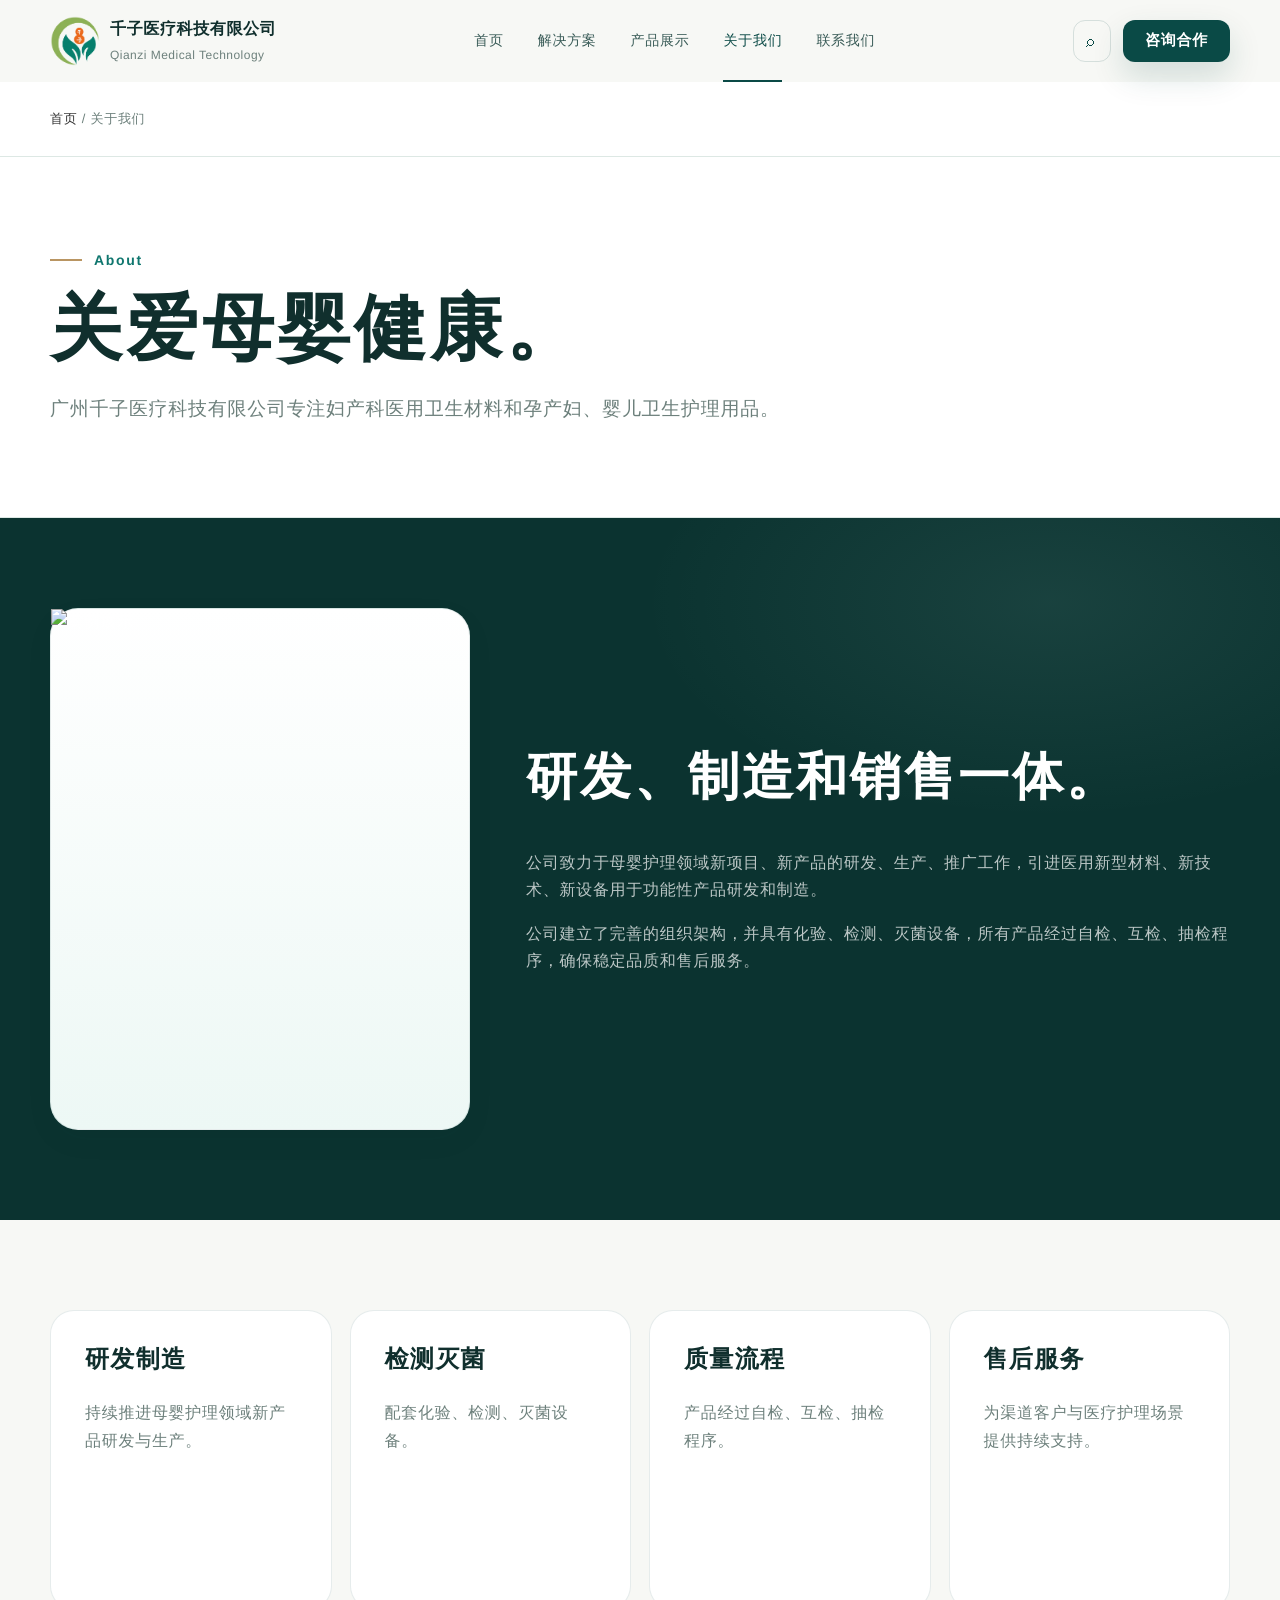
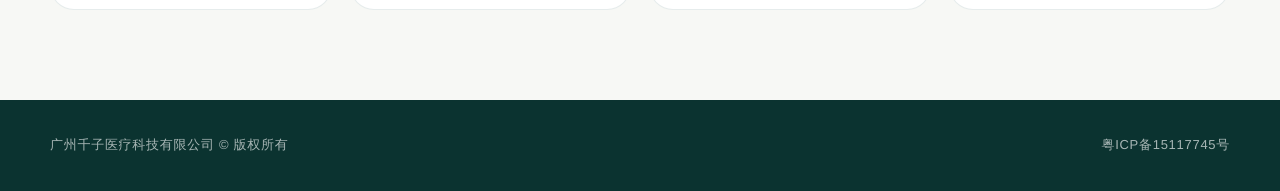
==== about.html @ d7dbcdb0 "Add files via upload" ====
﻿<!doctype html>
<html lang="zh-CN">
<head>
  <meta charset="utf-8">
  <meta name="viewport" content="width=device-width, initial-scale=1">
  <title>关于我们 | 广州千子医疗科技有限公司</title>
  <meta name="description" content="广州千子医疗科技有限公司是一家专注妇产科医用卫生材料和母婴卫生护理用品的专业化医疗器械公司。">
  <meta name="robots" content="index,follow,max-image-preview:large">
  <meta name="keywords" content="广州千子医疗科技有限公司,千子医疗,医疗器械公司,母婴护理用品">
  <link rel="canonical" href="http://www.qianziyl.com/about.html">
  <link rel="stylesheet" href="qianzi-style.css">
</head>
<body>
  <div class="top-line" id="topLine"></div>
  <header>
    <div class="topbar"><div class="wrap"><span>广州千子医疗科技有限公司</span><span>4009-937-828</span></div></div>
    <nav class="nav" aria-label="主导航"><div class="wrap"><a class="brand" href="index.html"><span class="brand-mark"><img src="assets/qianzi-logo-transparent.png" alt="千子医疗科技有限公司商标"></span><span class="brand-text">千子医疗科技有限公司<small>Qianzi Medical Technology</small></span></a><div class="nav-links"><a href="index.html">首页</a><a href="solutions.html">解决方案</a><a href="products.html">产品展示</a><a class="active" href="about.html">关于我们</a><a href="contact.html">联系我们</a></div><div class="nav-tools"><form class="search" role="search" aria-label="站内搜索"><button type="submit" aria-label="搜索">⌕</button><input type="search" name="q" placeholder="搜索产品 / 方案" autocomplete="off"><div class="search-results" aria-live="polite"></div></form><button class="menu-btn" type="button" aria-label="打开菜单" aria-expanded="false">☰</button><a class="nav-cta" href="contact.html">咨询合作</a></div></div></nav>
  </header>
  <main>
    <div class="breadcrumb"><div class="wrap"><a href="index.html">首页</a> / 关于我们</div></div>
    <section class="page-hero"><div class="wrap"><span class="eyebrow">About</span><h1>关爱母婴健康。</h1><p class="lead">广州千子医疗科技有限公司专注妇产科医用卫生材料和孕产妇、婴儿卫生护理用品。</p></div></section>
    <section class="section dark"><div class="wrap about-layout"><div class="image-panel"><img src="http://www.qianziyl.com/tp/2016071416200453637.jpg" alt="案例展示"></div><div><h2>研发、制造和销售一体。</h2><p>公司致力于母婴护理领域新项目、新产品的研发、生产、推广工作，引进医用新型材料、新技术、新设备用于功能性产品研发和制造。</p><p>公司建立了完善的组织架构，并具有化验、检测、灭菌设备，所有产品经过自检、互检、抽检程序，确保稳定品质和售后服务。</p></div></div></section>
    <section class="section"><div class="wrap"><div class="grid-4"><article class="card"><h3>研发制造</h3><p>持续推进母婴护理领域新产品研发与生产。</p></article><article class="card"><h3>检测灭菌</h3><p>配套化验、检测、灭菌设备。</p></article><article class="card"><h3>质量流程</h3><p>产品经过自检、互检、抽检程序。</p></article><article class="card"><h3>售后服务</h3><p>为渠道客户与医疗护理场景提供持续支持。</p></article></div></div></section>
  </main>
  <footer class="footer"><div class="wrap"><div>广州千子医疗科技有限公司 © 版权所有</div><div>粤ICP备15117745号</div></div></footer>
  <script src="qianzi-interactions.js"></script>
</body>
</html>
---- qianzi-style.css ----
:root {
  --red: #0f766e;
  --deep: #0a4a46;
  --deep-2: #073a37;
  --green: #0f766e;
  --green-soft: #e7f3f0;
  --gold: #b99562;
  --gold-soft: #f4efe5;
  --ink: #102f2d;
  --text: #274946;
  --muted: #6d807c;
  --light: #f7f8f5;
  --line: #dde8e4;
  --white: #fff;
  --dark: #0b3330;
  --shadow: 0 18px 45px rgba(15, 47, 45, .08);
  --shadow2: 0 26px 70px rgba(15, 47, 45, .12);
}

* {
  box-sizing: border-box;
}

html {
  scroll-behavior: smooth;
}

body {
  margin: 0;
  color: var(--text);
  font-family: "Microsoft YaHei", "PingFang SC", Arial, sans-serif;
  background: var(--light);
  line-height: 1.72;
  letter-spacing: .045em;
  -webkit-font-smoothing: antialiased;
  text-rendering: geometricPrecision;
}

body::selection {
  background: rgba(15, 118, 110, .18);
}

a {
  color: inherit;
  text-decoration: none;
}

img {
  display: block;
  max-width: 100%;
}

.wrap {
  width: min(1180px, calc(100% - 48px));
  margin: 0 auto;
}

.top-line {
  position: fixed;
  left: 0;
  top: 0;
  z-index: 80;
  width: 0;
  height: 2px;
  background: var(--green);
}

.topbar {
  display: none;
}

.topbar .wrap,
.nav .wrap,
.footer .wrap {
  display: flex;
  align-items: center;
  justify-content: space-between;
  gap: 24px;
}

.topbar .wrap {
  min-height: 36px;
}

.nav {
  position: fixed;
  top: 0;
  left: 0;
  right: 0;
  z-index: 20;
  background: transparent;
  border-bottom: 1px solid transparent;
  backdrop-filter: none;
  transition: box-shadow .25s ease, background .25s ease;
}

.nav.is-scrolled {
  background: rgba(255, 255, 255, .86);
  border-bottom-color: rgba(10, 74, 70, .10);
  backdrop-filter: blur(18px);
  box-shadow: 0 10px 34px rgba(16, 47, 45, .08);
}

.nav .wrap {
  width: min(1440px, calc(100% - 112px));
  min-height: 82px;
}

.brand {
  display: flex;
  align-items: center;
  gap: 10px;
  color: var(--ink);
  font-weight: 700;
  letter-spacing: .04em;
}

.brand-mark {
  width: 50px;
  height: 50px;
  display: grid;
  place-items: center;
  border-radius: 0;
  border: 0;
  background: transparent;
  color: var(--deep);
  font-weight: 900;
  overflow: hidden;
  padding: 0;
  box-shadow: none;
}

.brand-mark img {
  width: 100%;
  height: 100%;
  object-fit: contain;
}

.brand-text {
  font-size: 16px;
  white-space: nowrap;
}

.brand small {
  display: block;
  margin-top: 1px;
  color: var(--muted);
  font-size: 12px;
  font-weight: 400;
  letter-spacing: .04em;
}

.nav-links {
  display: flex;
  align-items: center;
  gap: 34px;
  padding: 0;
  color: #395b57;
  font-size: 14px;
  background: transparent;
  border: 0;
  border-radius: 0;
}

.nav-links a {
  display: inline-flex;
  align-items: center;
  height: 82px;
  padding: 0;
  border-radius: 0;
  border-bottom: 2px solid transparent;
  transition: .22s ease;
}

.nav-links a:hover,
.nav-links a.active {
  color: var(--deep);
  background: transparent;
  border-bottom-color: var(--deep);
}

.nav-cta {
  display: inline-flex;
  align-items: center;
  justify-content: center;
  min-height: 42px;
  padding: 0 22px;
  color: #fff;
  background: var(--deep);
  border-radius: 12px;
  box-shadow: 0 14px 32px rgba(10, 74, 70, .16);
  font-size: 15px;
  font-weight: 700;
  white-space: nowrap;
}

.nav-tools {
  display: flex;
  align-items: center;
  gap: 12px;
}

.search {
  position: relative;
  display: flex;
  align-items: center;
  height: 42px;
  padding: 0 12px;
  border: 1px solid rgba(10, 74, 70, .14);
  border-radius: 12px;
  background: transparent;
  transition: .22s ease;
}

.nav.is-scrolled .search {
  background: #fff;
}

.search:focus-within {
  width: 260px;
  background: #fff;
  box-shadow: var(--shadow);
}

.search input {
  width: 0;
  border: 0;
  outline: 0;
  background: transparent;
  color: var(--ink);
  font: inherit;
  transition: width .22s ease;
}

.search:focus-within input,
.search input:not(:placeholder-shown) {
  width: 200px;
  margin-left: 8px;
}

.search button {
  border: 0;
  background: transparent;
  color: var(--deep);
  font-size: 16px;
  cursor: pointer;
  padding: 0;
}

.search-results {
  position: absolute;
  right: 0;
  top: calc(100% + 10px);
  width: 320px;
  display: none;
  padding: 10px;
  border: 1px solid rgba(10, 74, 70, .12);
  border-radius: 18px;
  background: rgba(255, 255, 255, .96);
  box-shadow: var(--shadow2);
}

.search-results.open {
  display: grid;
  gap: 6px;
}

.search-results a,
.search-results span {
  display: block;
  padding: 10px 12px;
  border-radius: 12px;
  color: var(--text);
  font-size: 13px;
}

.search-results a:hover {
  background: var(--green-soft);
  color: var(--deep);
}

.search-results strong,
.search-results small {
  display: block;
}

.search-results small {
  margin-top: 2px;
  color: var(--muted);
  font-size: 12px;
  line-height: 1.5;
  letter-spacing: .03em;
}

.menu-btn {
  display: none;
  width: 42px;
  height: 42px;
  border: 1px solid var(--line);
  border-radius: 13px;
  background: #fff;
  color: var(--deep);
  font-size: 21px;
}

.hero {
  position: relative;
  overflow: hidden;
  background:
    linear-gradient(90deg, rgba(247,248,245,.98) 0%, rgba(247,248,245,.94) 34%, rgba(247,248,245,.58) 56%, rgba(247,248,245,.12) 100%),
    url("assets/medical-hero-premium.png") center / cover no-repeat;
}

.hero-video {
  position: absolute;
  inset: 0;
  z-index: 0;
  width: 100%;
  height: 100%;
  object-fit: cover;
  object-position: center center;
  pointer-events: none;
}

.hero .wrap {
  width: min(1440px, calc(100% - 112px));
  position: relative;
  z-index: 1;
  min-height: 100svh;
  display: grid;
  grid-template-columns: minmax(520px, 720px) minmax(300px, 1fr);
  align-items: center;
  gap: clamp(28px, 5vw, 84px);
  padding: 132px 0 108px;
}

.eyebrow {
  display: inline-flex;
  align-items: center;
  gap: 12px;
  margin-bottom: 18px;
  color: var(--green);
  font-size: 14px;
  font-weight: 700;
  letter-spacing: .12em;
}

.eyebrow::before {
  content: "";
  width: 32px;
  height: 2px;
  background: var(--gold);
}

.hero .eyebrow {
  font-size: 17px;
}

h1,
h2,
h3,
p {
  margin-top: 0;
}

h1,
h2,
h3 {
  color: var(--ink);
  letter-spacing: .055em;
}

h1 {
  margin-bottom: 24px;
  font-size: clamp(42px, 6vw, 72px);
  line-height: 1.1;
}

.hero-title span {
  display: block;
}

.hero-title {
  max-width: 760px;
  font-size: clamp(52px, 5vw, 78px);
}

h2 {
  font-size: clamp(32px, 4vw, 52px);
  line-height: 1.18;
}

h3 {
  font-size: 24px;
  line-height: 1.28;
}

.lead {
  color: var(--muted);
  font-size: 19px;
}

.hero-visual {
  display: none;
  grid-template-columns: 1fr 1fr;
  gap: 18px;
}

.hero-product,
.image-panel {
  background: linear-gradient(180deg, #fff, #edf8f5);
  border: 1px solid rgba(10, 74, 70, .10);
  border-radius: 28px;
  box-shadow: 0 10px 30px rgba(16, 47, 45, .045);
  transition: .25s ease;
}

.hero-product:hover,
.image-panel:hover {
  transform: translateY(-4px);
  box-shadow: var(--shadow);
}

.hero-product {
  min-height: 220px;
  display: grid;
  place-items: center;
  padding: 24px;
}

.hero-product.featured {
  grid-column: span 2;
  min-height: 300px;
}

.hero-product img,
.product-card img {
  max-height: 240px;
  object-fit: contain;
  filter: drop-shadow(0 18px 20px rgba(0, 0, 0, .12));
}

.text-link {
  display: inline-flex;
  align-items: center;
  gap: 8px;
  color: var(--green);
  font-weight: 700;
}

.hero .text-link {
  margin-top: 8px;
  font-size: 21px;
}

.text-link::after {
  content: ">";
  font-family: Arial, sans-serif;
  letter-spacing: 0;
}

.metrics {
  background: var(--light);
  margin-top: 0;
  padding-top: 36px;
  position: relative;
  z-index: 3;
}

.metrics-grid {
  display: grid;
  grid-template-columns: repeat(4, minmax(0, 1fr));
  background: #fff;
  border: 1px solid rgba(10, 74, 70, .10);
  border-radius: 24px;
  overflow: hidden;
  box-shadow: var(--shadow);
}

.metric {
  min-height: 126px;
  padding: 28px;
  border-right: 1px solid var(--line);
}

.metric:last-child {
  border-right: 0;
}

.metric strong {
  display: block;
  margin-bottom: 8px;
  color: var(--ink);
  font-size: 34px;
  line-height: 1;
  letter-spacing: .03em;
}

.metric span {
  color: var(--muted);
  font-size: 14px;
}

.metric h3 {
  margin: 0 0 10px;
  font-size: 22px;
}

.metric p {
  margin: 0;
  color: var(--muted);
  font-size: 14px;
}

.section {
  padding: 90px 0;
}

.section.white {
  background: #fff;
}

.section.dark {
  color: #fff;
  background:
    radial-gradient(680px 360px at 82% 12%, rgba(191, 238, 232, .08), transparent 60%),
    var(--dark);
}

.section.dark h1,
.section.dark h2,
.section.dark h3 {
  color: #fff;
}

.section.dark .lead,
.section.dark p {
  color: rgba(255, 255, 255, .72);
}

.section.dark .card {
  background: #123f3b;
  border-color: rgba(255, 255, 255, .16);
  box-shadow: none;
}

.section.dark .card h3 {
  color: #fff;
}

.section.dark .card p {
  color: rgba(255, 255, 255, .82);
}

.section.dark .text-link {
  color: #bfeee8;
}

.section-head {
  display: flex;
  align-items: end;
  justify-content: space-between;
  gap: 48px;
  margin-bottom: 38px;
}

.section-head h2,
.section-head p {
  margin-bottom: 0;
}

.section-head p {
  max-width: 430px;
  color: var(--muted);
}

.grid-4,
.grid-3,
.grid-2 {
  display: grid;
  gap: 18px;
  background: transparent;
  border: 0;
  border-radius: 28px;
}

.grid-4 {
  grid-template-columns: repeat(4, minmax(0, 1fr));
}

.grid-3 {
  grid-template-columns: repeat(3, minmax(0, 1fr));
}

.grid-2 {
  grid-template-columns: repeat(2, minmax(0, 1fr));
}

.card {
  min-height: 300px;
  padding: 34px;
  background: #fff;
  border: 1px solid rgba(10, 74, 70, .10);
  border-radius: 24px;
  transition: .22s ease;
}

.card:hover {
  transform: translateY(-4px);
  box-shadow: var(--shadow);
}

.card .num {
  display: block;
  margin-bottom: 56px;
  color: var(--gold);
  font-size: 13px;
  font-weight: 700;
  letter-spacing: .12em;
  text-transform: uppercase;
}

.card.no-num {
  display: flex;
  flex-direction: column;
  justify-content: space-between;
}

.card p {
  color: var(--muted);
}

.tags {
  display: flex;
  flex-wrap: wrap;
  gap: 8px;
  margin-top: 20px;
}

.tags span {
  padding: 5px 9px;
  background: #f2f2f2;
  color: #555;
  font-size: 12px;
}

.feature {
  display: grid;
  grid-template-columns: minmax(0, 1fr) 420px;
  gap: 24px;
}

.feature-copy {
  min-height: 500px;
  padding: 52px;
  display: flex;
  flex-direction: column;
  justify-content: flex-end;
  background:
    radial-gradient(500px 220px at 86% 10%, rgba(255, 255, 255, .08), transparent 62%),
    var(--deep);
  border-radius: 30px;
  box-shadow: var(--shadow2);
}

.feature-copy h2,
.feature-copy p {
  max-width: 720px;
}

.feature-copy h2 {
  color: #fff;
}

.feature-copy p {
  color: rgba(255, 255, 255, .72);
  font-size: 18px;
}

.feature-visual {
  min-height: 500px;
  display: grid;
  place-items: center;
  padding: 34px;
  background: linear-gradient(180deg, #fbfcfb, #edf8f5);
  border: 1px solid rgba(10, 74, 70, .10);
  border-radius: 30px;
}

.product-card {
  min-height: 430px;
  display: flex;
  flex-direction: column;
  justify-content: space-between;
  padding: 32px;
  background: #fff;
  border-radius: 24px;
  border: 1px solid rgba(10, 74, 70, .10);
  box-shadow: 0 10px 30px rgba(16, 47, 45, .045);
  transition: .25s ease;
}

.product-card:hover {
  transform: translateY(-6px);
  box-shadow: var(--shadow);
  border-color: rgba(15, 118, 110, .2);
}

.product-card figure {
  height: 230px;
  margin: 24px 0 0;
  display: grid;
  place-items: center;
}

.product-card p {
  color: var(--muted);
}

.category-stack {
  display: grid;
  gap: 34px;
}

.category-block {
  background: #fff;
  border: 1px solid var(--line);
  border-radius: 28px;
  overflow: hidden;
  box-shadow: 0 10px 30px rgba(16, 47, 45, .045);
}

.category-head {
  display: flex;
  justify-content: space-between;
  align-items: end;
  gap: 24px;
  padding: 34px;
  border-bottom: 1px solid var(--line);
}

.category-head h2 {
  margin-bottom: 8px;
  font-size: clamp(28px, 3.4vw, 42px);
}

.category-head p {
  max-width: 640px;
  margin-bottom: 0;
  color: var(--muted);
}

.subcategory {
  padding: 30px 34px 36px;
  border-bottom: 1px solid var(--line);
}

.subcategory:last-child {
  border-bottom: 0;
}

.subcategory-title {
  display: flex;
  align-items: center;
  gap: 12px;
  margin-bottom: 20px;
  color: var(--ink);
  font-size: 20px;
  font-weight: 700;
}

.subcategory-title::before {
  content: "";
  width: 24px;
  height: 2px;
  background: var(--gold);
}

.catalog-products {
  display: grid;
  grid-template-columns: repeat(4, minmax(0, 1fr));
  gap: 16px;
}

.catalog-product {
  min-height: 330px;
  display: flex;
  flex-direction: column;
  justify-content: space-between;
  padding: 22px;
  background: #fbfdfc;
  border: 1px solid rgba(10, 74, 70, .08);
  border-radius: 22px;
  transition: .22s ease;
}

.catalog-product:hover {
  transform: translateY(-4px);
  box-shadow: var(--shadow);
}

.catalog-product h3 {
  margin-bottom: 8px;
  font-size: 19px;
}

.catalog-product p {
  color: var(--muted);
  font-size: 14px;
}

.catalog-product figure {
  height: 150px;
  margin: 18px 0 0;
  display: grid;
  place-items: center;
}

.catalog-product img {
  max-height: 145px;
  object-fit: contain;
  filter: drop-shadow(0 14px 18px rgba(0, 0, 0, .1));
}

.long-band {
  background: #fff;
  border-top: 1px solid var(--line);
  border-bottom: 1px solid var(--line);
}

.split {
  display: grid;
  grid-template-columns: minmax(0, 1fr) minmax(340px, .75fr);
  gap: 42px;
  align-items: center;
}

.split-copy p {
  color: var(--muted);
}

.process {
  display: grid;
  grid-template-columns: repeat(5, minmax(0, 1fr));
  gap: 18px;
  background: transparent;
  border: 0;
}

.process-step {
  min-height: 210px;
  padding: 28px;
  background: #fff;
  border: 1px solid rgba(10, 74, 70, .10);
  border-radius: 24px;
  transition: .22s ease;
}

.process-step:hover {
  transform: translateY(-4px);
  box-shadow: var(--shadow);
}

.process-step b {
  display: block;
  margin-bottom: 34px;
  color: var(--gold);
  font-size: 13px;
  letter-spacing: .12em;
}

.process-step p {
  margin-bottom: 0;
  color: var(--muted);
  font-size: 14px;
}

.about-layout {
  display: grid;
  grid-template-columns: 420px minmax(0, 1fr);
  gap: 56px;
  align-items: center;
}

.image-panel img {
  width: 100%;
  height: 520px;
  object-fit: cover;
}

.list {
  margin: 28px 0 0;
  padding: 0;
  list-style: none;
  border-top: 1px solid var(--line);
}

.list li {
  padding: 15px 0;
  border-bottom: 1px solid var(--line);
}

.breadcrumb {
  margin-top: 82px;
  padding: 26px 0;
  color: var(--muted);
  font-size: 13px;
  background: #fff;
  border-bottom: 1px solid var(--line);
}

.breadcrumb a {
  color: #333;
}

.page-hero {
  background: #fff;
  border-bottom: 1px solid var(--line);
}

.page-hero .wrap {
  min-height: 360px;
  display: grid;
  align-content: center;
  padding: 70px 0;
}

.page-hero h1 {
  max-width: 820px;
}

.page-hero .lead {
  max-width: 760px;
  margin-bottom: 0;
}

.contact-box {
  padding: 42px;
  background: #fff;
  border: 1px solid var(--line);
}

.footer {
  padding: 34px 0;
  color: rgba(255, 255, 255, .64);
  background: #0b3330;
  font-size: 13px;
}

.product-nav {
  display: flex;
  gap: 10px;
  flex-wrap: wrap;
  margin-bottom: 24px;
}

.tab {
  border: 1px solid var(--line);
  background: #fff;
  color: var(--text);
  border-radius: 999px;
  padding: 11px 17px;
  font-weight: 700;
  cursor: pointer;
  transition: .22s ease;
}

.tab.active,
.tab:hover {
  background: var(--deep);
  color: #fff;
  border-color: var(--deep);
}

.reveal {
  opacity: 0;
  transform: translateY(22px);
  transition: opacity .6s ease, transform .6s ease;
}

.reveal.in {
  opacity: 1;
  transform: translateY(0);
}

.faq-list {
  display: grid;
  gap: 12px;
}

details {
  background: #fff;
  border: 1px solid var(--line);
  border-radius: 18px;
  padding: 0 20px;
  transition: .22s ease;
}

details[open] {
  box-shadow: var(--shadow);
  border-color: rgba(15, 118, 110, .2);
}

summary {
  cursor: pointer;
  list-style: none;
  padding: 20px 0;
  font-weight: 750;
  font-size: 17px;
  display: flex;
  justify-content: space-between;
  gap: 20px;
}

summary::-webkit-details-marker {
  display: none;
}

summary::after {
  content: "+";
  font-size: 22px;
  color: var(--green);
  line-height: 1;
}

details[open] summary::after {
  content: "-";
}

details p {
  margin: 0;
  padding: 0 0 20px;
  color: var(--muted);
  line-height: 1.9;
}

@media (max-width: 1280px) {
  .nav .wrap,
  .hero .wrap {
    width: min(100% - 56px, 1180px);
  }

  .hero-video {
    object-position: 78% center;
  }

  .hero-title {
    max-width: 660px;
    font-size: clamp(48px, 5.5vw, 66px);
  }

  .hero .eyebrow {
    font-size: 16px;
  }
}

@media (max-width: 980px) {
  .brand-text {
    font-size: 14px;
  }

  .hero-video {
    object-position: 72% center;
  }

  .hero .wrap {
    width: min(100% - 56px, 1180px);
  }

  .hero-title {
    max-width: 620px;
    font-size: clamp(44px, 7vw, 64px);
  }

  .nav-links {
    position: fixed;
    left: 18px;
    right: 18px;
    top: 88px;
    display: none;
    flex-direction: column;
    align-items: stretch;
    padding: 12px;
    border-radius: 22px;
    box-shadow: var(--shadow2);
  }

  .nav-links.open {
    display: flex;
  }

  .nav-links a {
    justify-content: center;
    height: 44px;
  }

  .menu-btn {
    display: block;
  }

  .nav-cta {
    display: none;
  }

  .nav-tools {
    margin-left: auto;
  }

  .search {
    display: none;
  }

  .hero .wrap,
  .feature,
  .about-layout,
  .split {
    grid-template-columns: 1fr;
  }

  .grid-4,
  .grid-3,
  .grid-2,
  .metrics-grid,
  .catalog-products,
  .process {
    grid-template-columns: repeat(2, minmax(0, 1fr));
  }

  .section-head {
    display: block;
  }

  .section-head h2 {
    margin-bottom: 14px;
  }
}

@media (max-width: 640px) {
  body {
    letter-spacing: .035em;
  }

  .wrap {
    width: min(100% - 28px, 1180px);
  }

  .brand-mark {
    width: 42px;
    height: 42px;
  }

  .brand-text {
    max-width: 150px;
    white-space: normal;
    line-height: 1.25;
  }

  .brand small {
    display: none;
  }

  .hero-video {
    object-position: 70% center;
  }

  .footer .wrap {
    align-items: flex-start;
    flex-direction: column;
    padding: 8px 0;
  }

  .hero .wrap {
    width: min(100% - 32px, 1180px);
    min-height: 100svh;
    padding: 108px 0 56px;
  }

  .hero .eyebrow {
    font-size: 14px;
  }

  .hero-title {
    max-width: 100%;
    font-size: clamp(36px, 12vw, 48px);
    line-height: 1.12;
  }

  .lead {
    font-size: 16px;
  }

  .hero-visual,
  .grid-4,
  .grid-3,
  .grid-2,
  .metrics-grid,
  .catalog-products,
  .process {
    grid-template-columns: 1fr;
  }

  .hero-product.featured {
    grid-column: auto;
  }

  .metric,
  .card,
  .product-card,
  .contact-box,
  .feature-copy {
    padding: 26px;
  }

  .section {
    padding: 62px 0;
  }
}

@media (prefers-reduced-motion: reduce) {
  .hero-video {
    display: none;
  }
}
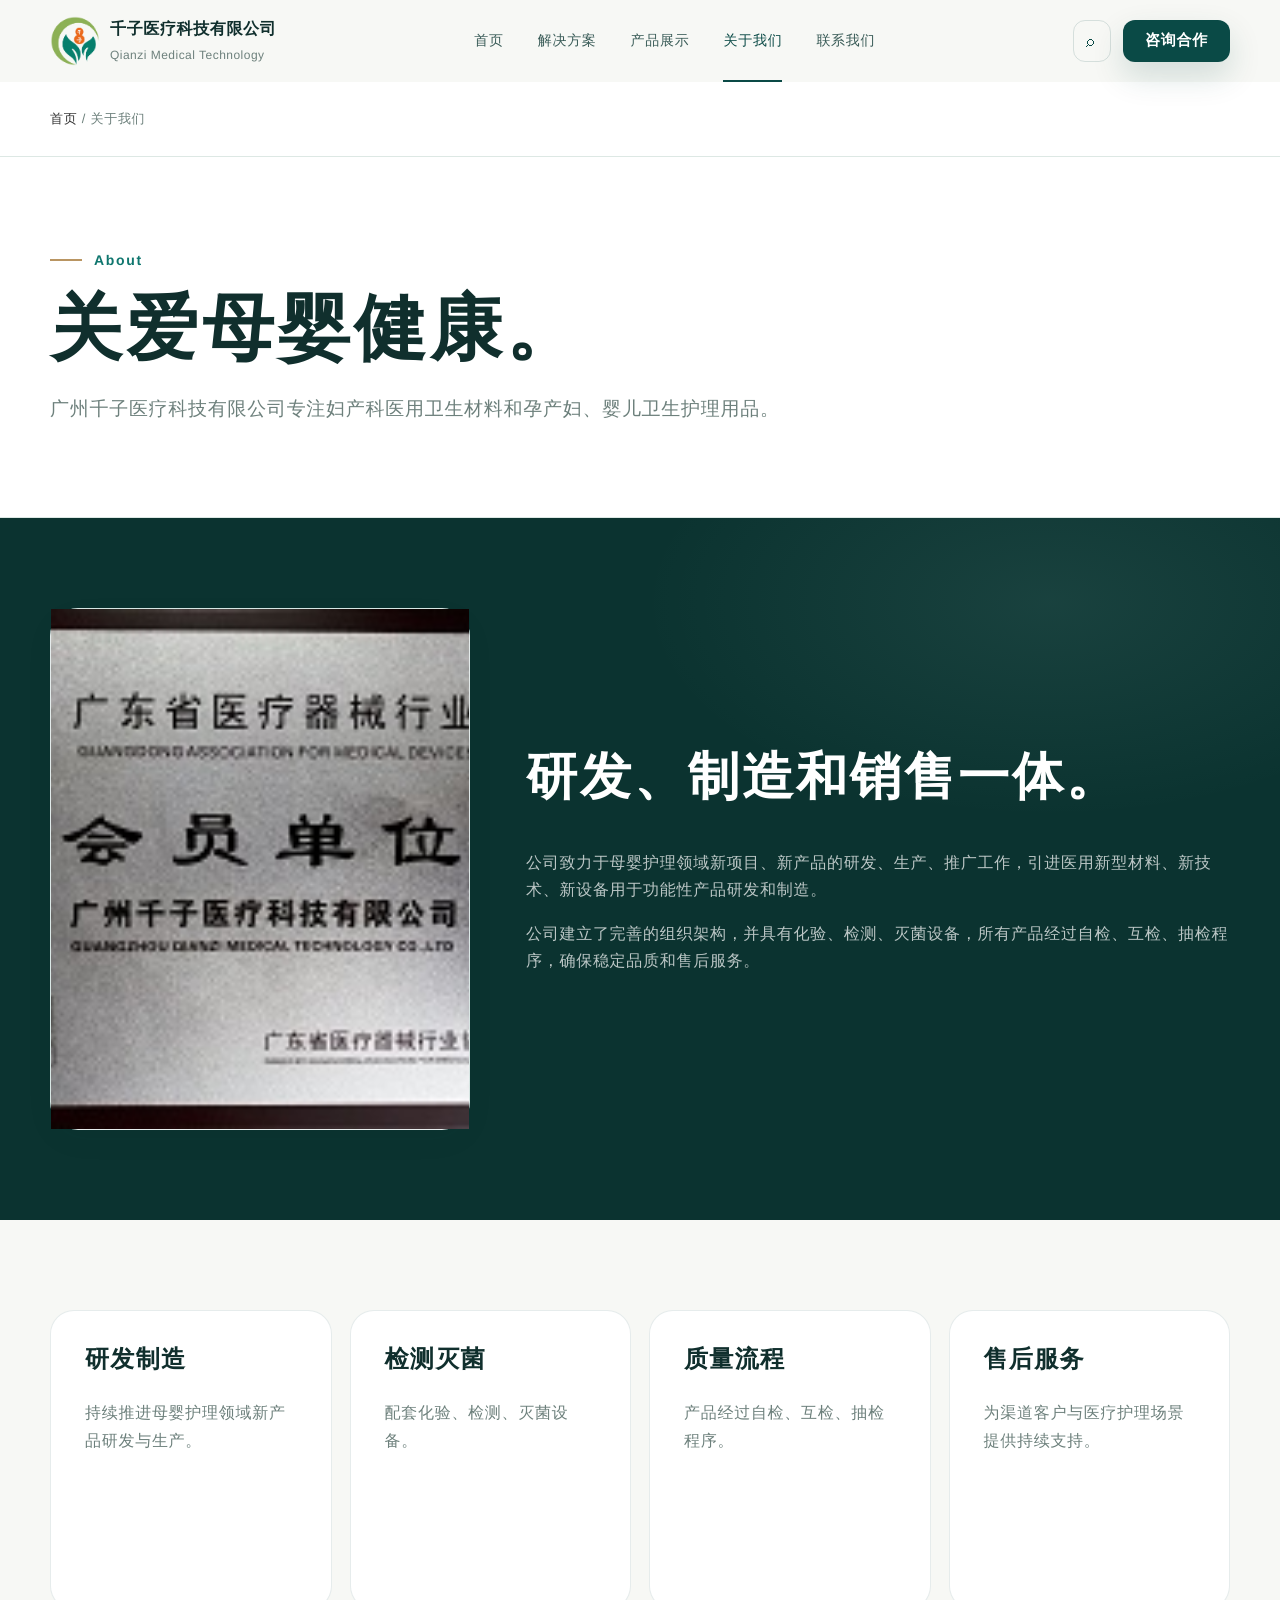
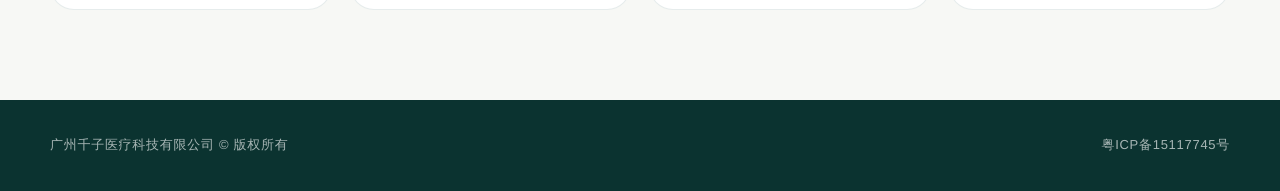
==== commit 0246e970: "Add files via upload" ====
--- a/about.html
+++ b/about.html
@@ -19,7 +19,7 @@
   <main>
     <div class="breadcrumb"><div class="wrap"><a href="index.html">首页</a> / 关于我们</div></div>
     <section class="page-hero"><div class="wrap"><span class="eyebrow">About</span><h1>关爱母婴健康。</h1><p class="lead">广州千子医疗科技有限公司专注妇产科医用卫生材料和孕产妇、婴儿卫生护理用品。</p></div></section>
-    <section class="section dark"><div class="wrap about-layout"><div class="image-panel"><img src="http://www.qianziyl.com/tp/2016071416200453637.jpg" alt="案例展示"></div><div><h2>研发、制造和销售一体。</h2><p>公司致力于母婴护理领域新项目、新产品的研发、生产、推广工作，引进医用新型材料、新技术、新设备用于功能性产品研发和制造。</p><p>公司建立了完善的组织架构，并具有化验、检测、灭菌设备，所有产品经过自检、互检、抽检程序，确保稳定品质和售后服务。</p></div></div></section>
+    <section class="section dark"><div class="wrap about-layout"><div class="image-panel"><img src="assets/products/2016071416200453637.jpg" alt="案例展示"></div><div><h2>研发、制造和销售一体。</h2><p>公司致力于母婴护理领域新项目、新产品的研发、生产、推广工作，引进医用新型材料、新技术、新设备用于功能性产品研发和制造。</p><p>公司建立了完善的组织架构，并具有化验、检测、灭菌设备，所有产品经过自检、互检、抽检程序，确保稳定品质和售后服务。</p></div></div></section>
     <section class="section"><div class="wrap"><div class="grid-4"><article class="card"><h3>研发制造</h3><p>持续推进母婴护理领域新产品研发与生产。</p></article><article class="card"><h3>检测灭菌</h3><p>配套化验、检测、灭菌设备。</p></article><article class="card"><h3>质量流程</h3><p>产品经过自检、互检、抽检程序。</p></article><article class="card"><h3>售后服务</h3><p>为渠道客户与医疗护理场景提供持续支持。</p></article></div></div></section>
   </main>
   <footer class="footer"><div class="wrap"><div>广州千子医疗科技有限公司 © 版权所有</div><div>粤ICP备15117745号</div></div></footer>
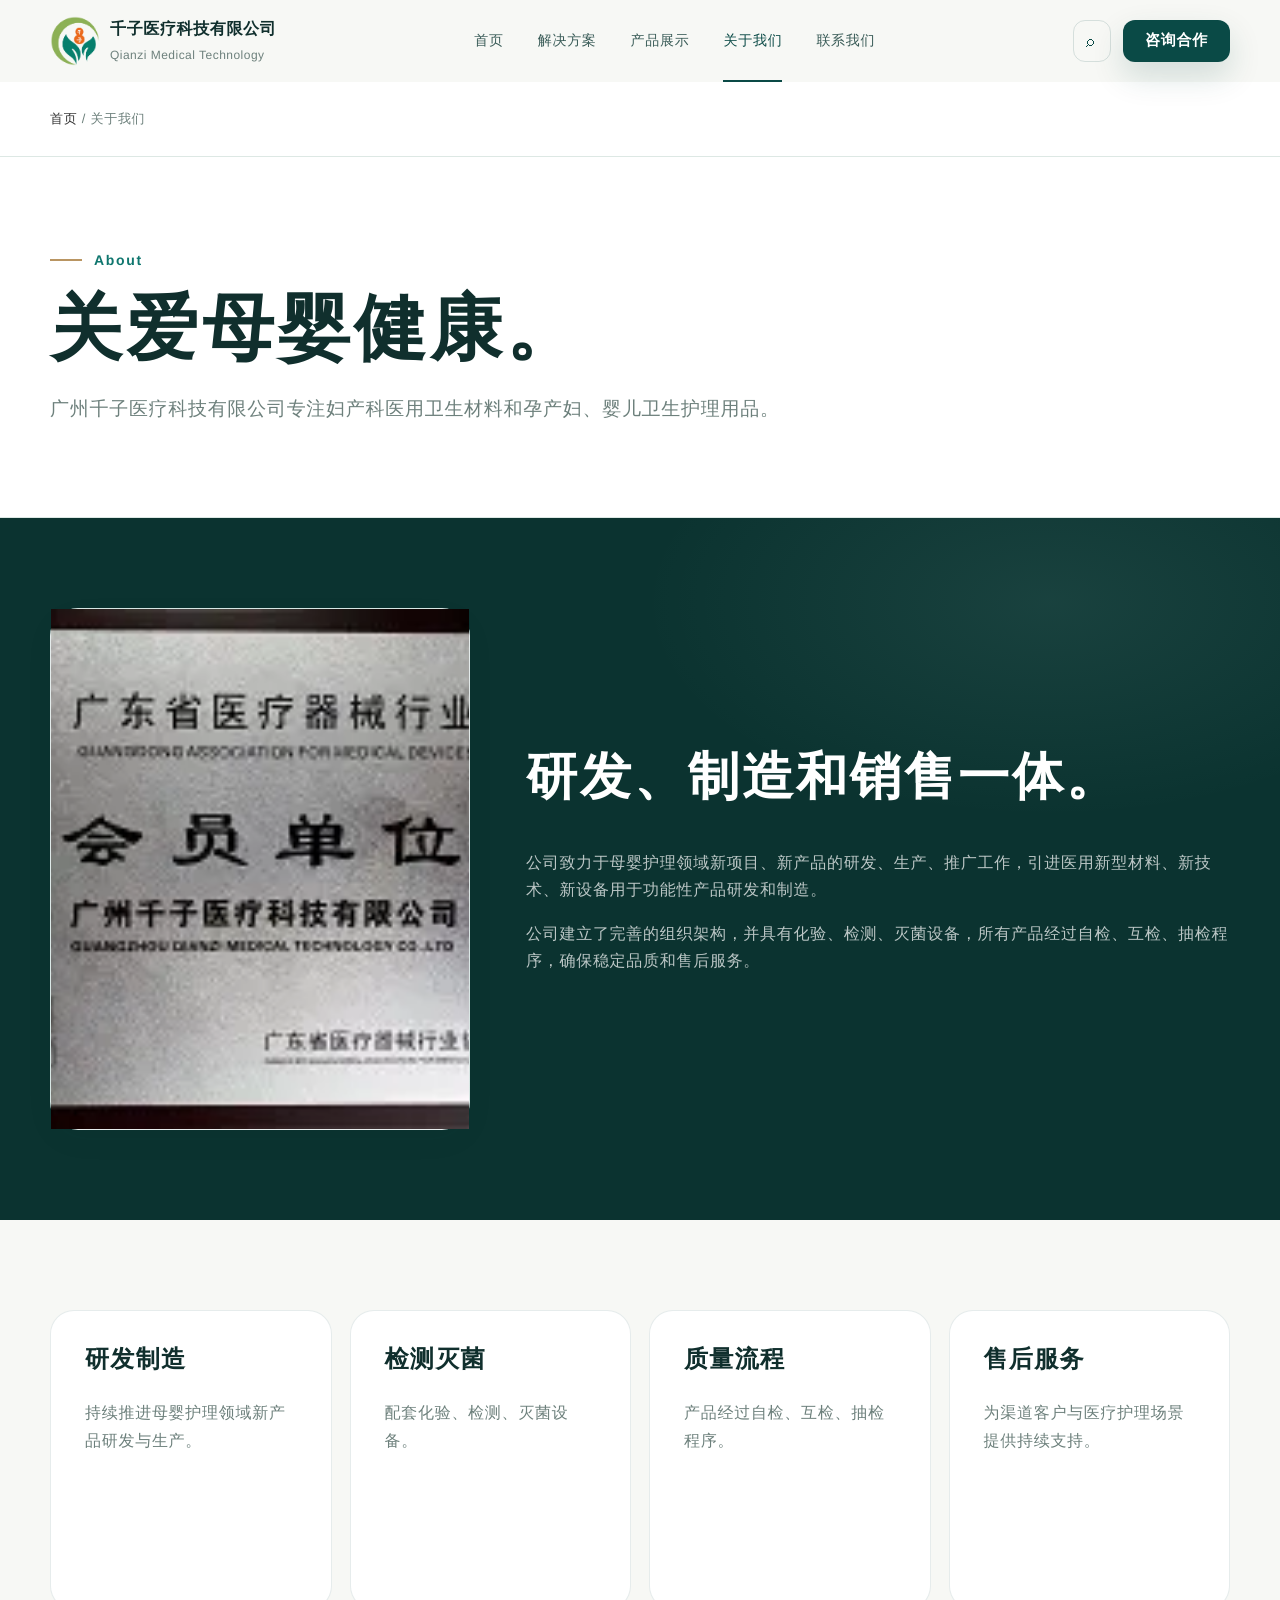
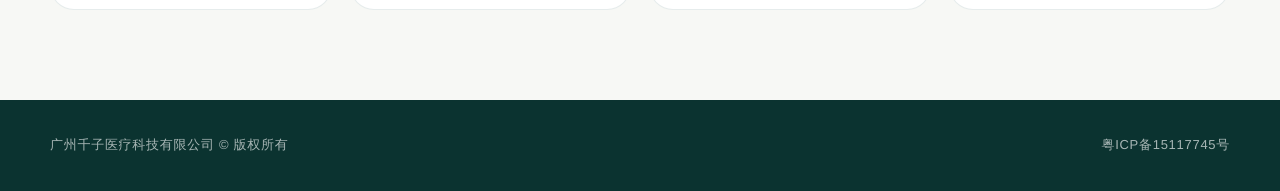
==== commit 7d3fc6be: "Add files via upload" ====
--- a/about.html
+++ b/about.html
@@ -14,12 +14,12 @@
   <div class="top-line" id="topLine"></div>
   <header>
     <div class="topbar"><div class="wrap"><span>广州千子医疗科技有限公司</span><span>4009-937-828</span></div></div>
-    <nav class="nav" aria-label="主导航"><div class="wrap"><a class="brand" href="index.html"><span class="brand-mark"><img src="assets/qianzi-logo-transparent.png" alt="千子医疗科技有限公司商标"></span><span class="brand-text">千子医疗科技有限公司<small>Qianzi Medical Technology</small></span></a><div class="nav-links"><a href="index.html">首页</a><a href="solutions.html">解决方案</a><a href="products.html">产品展示</a><a class="active" href="about.html">关于我们</a><a href="contact.html">联系我们</a></div><div class="nav-tools"><form class="search" role="search" aria-label="站内搜索"><button type="submit" aria-label="搜索">⌕</button><input type="search" name="q" placeholder="搜索产品 / 方案" autocomplete="off"><div class="search-results" aria-live="polite"></div></form><button class="menu-btn" type="button" aria-label="打开菜单" aria-expanded="false">☰</button><a class="nav-cta" href="contact.html">咨询合作</a></div></div></nav>
+    <nav class="nav" aria-label="主导航"><div class="wrap"><a class="brand" href="index.html"><span class="brand-mark"><img decoding="async" fetchpriority="high" src="assets/qianzi-logo-transparent.png" alt="千子医疗科技有限公司商标"></span><span class="brand-text">千子医疗科技有限公司<small>Qianzi Medical Technology</small></span></a><div class="nav-links"><a href="index.html">首页</a><a href="solutions.html">解决方案</a><a href="products.html">产品展示</a><a class="active" href="about.html">关于我们</a><a href="contact.html">联系我们</a></div><div class="nav-tools"><form class="search" role="search" aria-label="站内搜索"><button type="submit" aria-label="搜索">⌕</button><input type="search" name="q" placeholder="搜索产品 / 方案" autocomplete="off"><div class="search-results" aria-live="polite"></div></form><button class="menu-btn" type="button" aria-label="打开菜单" aria-expanded="false">☰</button><a class="nav-cta" href="contact.html">咨询合作</a></div></div></nav>
   </header>
   <main>
     <div class="breadcrumb"><div class="wrap"><a href="index.html">首页</a> / 关于我们</div></div>
     <section class="page-hero"><div class="wrap"><span class="eyebrow">About</span><h1>关爱母婴健康。</h1><p class="lead">广州千子医疗科技有限公司专注妇产科医用卫生材料和孕产妇、婴儿卫生护理用品。</p></div></section>
-    <section class="section dark"><div class="wrap about-layout"><div class="image-panel"><img src="assets/products/2016071416200453637.jpg" alt="案例展示"></div><div><h2>研发、制造和销售一体。</h2><p>公司致力于母婴护理领域新项目、新产品的研发、生产、推广工作，引进医用新型材料、新技术、新设备用于功能性产品研发和制造。</p><p>公司建立了完善的组织架构，并具有化验、检测、灭菌设备，所有产品经过自检、互检、抽检程序，确保稳定品质和售后服务。</p></div></div></section>
+    <section class="section dark"><div class="wrap about-layout"><div class="image-panel"><img loading="lazy" decoding="async" src="assets/products-webp/2016071416200453637.webp" alt="案例展示"></div><div><h2>研发、制造和销售一体。</h2><p>公司致力于母婴护理领域新项目、新产品的研发、生产、推广工作，引进医用新型材料、新技术、新设备用于功能性产品研发和制造。</p><p>公司建立了完善的组织架构，并具有化验、检测、灭菌设备，所有产品经过自检、互检、抽检程序，确保稳定品质和售后服务。</p></div></div></section>
     <section class="section"><div class="wrap"><div class="grid-4"><article class="card"><h3>研发制造</h3><p>持续推进母婴护理领域新产品研发与生产。</p></article><article class="card"><h3>检测灭菌</h3><p>配套化验、检测、灭菌设备。</p></article><article class="card"><h3>质量流程</h3><p>产品经过自检、互检、抽检程序。</p></article><article class="card"><h3>售后服务</h3><p>为渠道客户与医疗护理场景提供持续支持。</p></article></div></div></section>
   </main>
   <footer class="footer"><div class="wrap"><div>广州千子医疗科技有限公司 © 版权所有</div><div>粤ICP备15117745号</div></div></footer>
--- a/qianzi-style.css
+++ b/qianzi-style.css
@@ -792,6 +792,8 @@
   border: 1px solid rgba(10, 74, 70, .08);
   border-radius: 22px;
   transition: .22s ease;
+  content-visibility: auto;
+  contain-intrinsic-size: 330px;
 }
 
 .catalog-product:hover {
@@ -817,6 +819,8 @@
 }
 
 .catalog-product img {
+  width: min(100%, 220px);
+  height: 145px;
   max-height: 145px;
   object-fit: contain;
   filter: drop-shadow(0 14px 18px rgba(0, 0, 0, .1));
